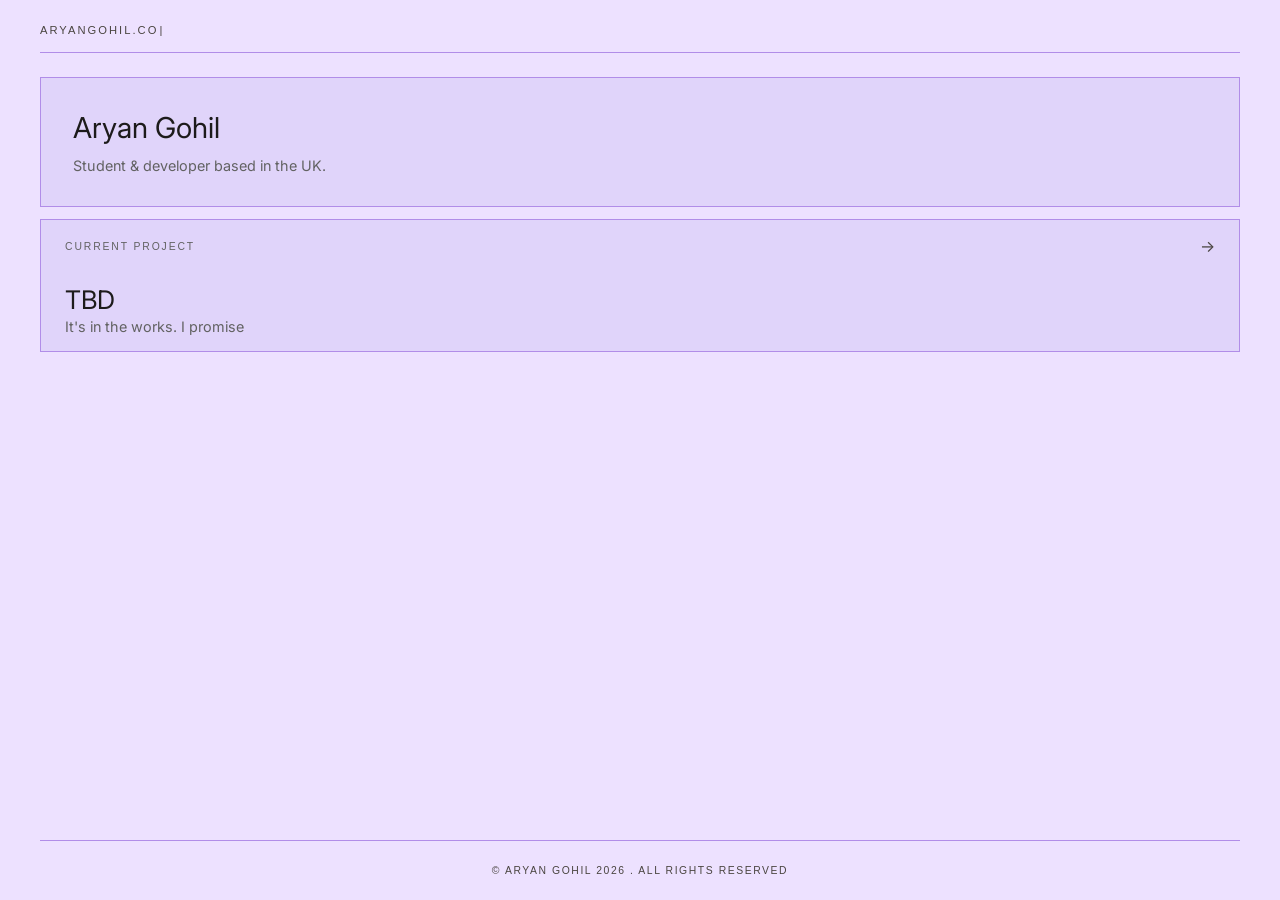
==== index.html @ 5129c235 "Added animation to header using javascript" ====
<!DOCTYPE html>
<html lang="en">
<head>
    <meta charset="UTF-8">
    <meta name="viewport" content="width=device-width, initial-scale=1.0">
    <title>Aryan Gohil</title>
    <link rel="icon" type="image/x-icon" href="/images/favicon.ico">
    <link rel="stylesheet" href="styles.css">
    <script src="typewriter.js" defer></script>
</head>
<body>
    <header>
        <div class="header-main">
            <span class="header-name">aryangohil.com</span>
            <span class="header-location">UK</span>
        </div>
    </header>

    <main>
        <section class="card card-filled">
            <h1 class="about-name">Aryan Gohil</h1>
            <p class="about-desc">Student & developer based in the UK.</p>
        </section>
        
        <a href="#" class="card card-filled card-link card-sm">
            <div class="card-top">
                <span class="card-label">Current Project</span>
                <span class="card-arrow">→</span>
            </div>
            <div class="project-body">
                <!-- If logo put it here below -->
                <img src="" alt="Project logo" class="project-logo">
                <div>
                    <h2 class="project-title">TBD</h2>
                    <p class="project-desc">It's in the works. I promise</p>
                </div>
            </div>
        </a>
    </main>

<footer>
    &copy; Aryan Gohil
    <span id="year"></span>
    <script>
        document.getElementById("year").textContent = new Date().getFullYear();
    </script>. All rights reserved
</footer>


</body>
</html>
---- styles.css ----
@import url('https://fonts.googleapis.com/css2?family=Inter:wght@400;700&display=swap');

:root {
    --bg-colour: #EDE1FF;
    --primary-text-colour: #4a4540;
    --border-colour: #b18de8;
    --card-fill-colour: #E0D4FA;
    --title-colour: rgb(29, 27, 27);
    --handle-colour: #626262;
}

*, *::before, *::after {
   box-sizing: border-box;
   margin: 0;
   padding: 0;
}


body {
   background-color: var(--bg-colour);
   color: var(--primary-text-colour);
   font-family: 'Inter', sans-serif;
   min-height: 100vh;
   display: flex;
   flex-direction: column;
}

/* Typewriter cursor */
@keyframes blink {
   50% { opacity: 0; }
}

.typing::after {
   content: '|';
   margin-left: 1px;
   animation: blink 0.6s step-end infinite;
}

/* Header CSS code */

header {
   padding: 1.5rem 2.5rem;
}


.header-main {
   display: flex;
   justify-content: space-between;
   align-items: baseline;
   padding-bottom: 1rem;
   border-bottom: 1px solid var(--border-colour);
}


.header-name,
.header-location {
   font-size: 0.7rem;
   letter-spacing: 0.18em;
   text-transform: uppercase;
   font-family: 'Helvetica Neue', Arial, sans-serif;
   color: var(--primary-text-colour);
}

/* Main content */
main {
   padding: 0rem 2.5rem 1.5rem;
   display: flex;
   flex-direction: column;
   gap: 0.75rem;
}

.card {
   border: 1px solid var(--border-colour);
   padding: 2rem;
   display: flex;
   flex-direction: column;
   gap: 0.75rem;
}

.card-filled {
   background-color: var(--card-fill-colour);
}

.about-name {
   font-size: 1.8rem;
   font-weight: normal;
   font-family: 'Inter', sans-serif;
   color: var(--title-colour);
}

.about-desc {
   font-size: 0.9rem;
   font-family: 'Inter', sans-serif;
   color: var(--handle-colour);
}

/* Card link */
.card-link {
   text-decoration: none;
   color: inherit;
   transition: transform 0.15s, border-color 0.15s;
}

.card-link:hover {
   border-color: #1a1a1a;
   transform: translateY(-3px);
}

.card-link .card-arrow {
   display: inline-block;
   transition: transform 0.15s;
}

.card-link:hover .card-arrow {
   transform: translateX(4px) scale(1.2);
}

.card-top {
   display: flex;
   justify-content: space-between;
   align-items: center;
   padding-bottom: 1rem;
}

.card-label {
   font-size: 0.65rem;
   letter-spacing: 0.18em;
   text-transform: uppercase;
   font-family: 'Helvetica Neue', Arial, sans-serif;
   color: var(--handle-colour);
}

.card-arrow {
   font-size: 1rem;
   color: var(--primary-text-colour);
}

/* Project card */
.project-body {
   display: flex;
   align-items: center;
}

.project-logo {
   width: 3rem;
   height: 3rem;
   object-fit: contain;
   border-radius: 0.25rem;
   flex-shrink: 0;
}

.project-logo[src=""] {
   display: none;
}

.project-title {
   font-size: 1.6rem;
   font-weight: normal;
   font-family: 'Inter', sans-serif;
   color: var(--title-colour);
}

.project-desc {
   font-size: 0.9rem;
   font-family: 'Inter', sans-serif;
   color: var(--handle-colour);
   margin-top: 0.2rem;
}

/* Card size modifiers */
.card-sm { padding: 1rem 1.5rem; }
.card-md { padding: 1.5rem 2rem; }
.card-lg { padding: 2rem 2rem; }

/* Card row layout */
.card-row {
   display: flex;
   gap: 0.75rem;
}

.card-1 { flex: 1; }
.card-2 { flex: 2; }
.card-3 { flex: 3; }

/* Reading list code */

/* Footer code */
footer {
   margin-top: auto;
   padding: 0 2.5rem 1.5rem;
   font-size: 0.65rem;
   letter-spacing: 0.15em;
   text-transform: uppercase;
   font-family: 'Helvetica Neue', Arial, sans-serif;
   color: var(--primary-text-colour);
   text-align: center;
}

footer::before {
   content: '';
   display: block;
   border-top: 1px solid var(--border-colour);
   margin-bottom: 1.5rem;
}
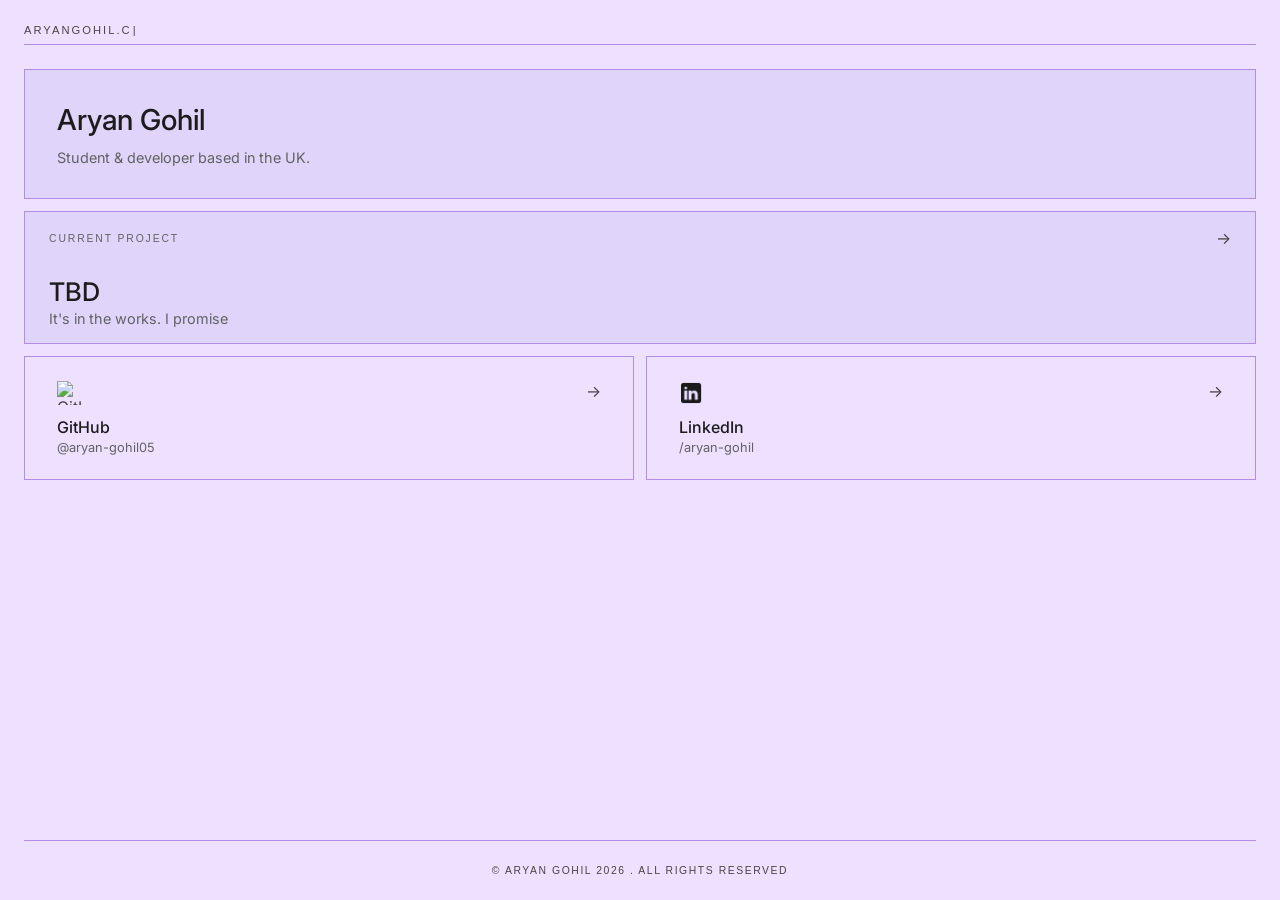
==== commit bab99b44: "Added linkedin social card. and make website slightly wider to fit screen" ====
--- a/index.html
+++ b/index.html
@@ -7,6 +7,10 @@
     <link rel="icon" type="image/x-icon" href="/images/favicon.ico">
     <link rel="stylesheet" href="styles.css">
     <script src="typewriter.js" defer></script>
+
+    <!--Cloudflare Analytics-->
+    <script defer src='https://static.cloudflareinsights.com/beacon.min.js' data-cf-beacon='{"token": "febf392956454689b9e67f3caac8111e"}'></script>
+    <!-- End Cloudflare Web Analytics -->
 </head>
 <body>
     <header>
@@ -22,7 +26,7 @@
             <p class="about-desc">Student & developer based in the UK.</p>
         </section>
         
-        <a href="#" class="card card-filled card-link card-sm">
+        <a href="#" target="_blank" class="card card-filled card-link card-sm">
             <div class="card-top">
                 <span class="card-label">Current Project</span>
                 <span class="card-arrow">→</span>
@@ -36,6 +40,29 @@
                 </div>
             </div>
         </a>
+
+        <div class="socials-row">
+            <a href="https://github.com/aryan-gohil05" target="_blank" class="card card-link card-md">
+                <div class="social-top">
+                    <img src="images/github_logo.png" alt="GitHub" class="social-icon">
+                    <span class="card-arrow">→</span>
+                </div>
+                <div>
+                    <p class="social-name">GitHub</p>
+                    <p class="social-handle">@aryan-gohil05</p>
+                </div>
+            </a>
+            <a href="https://www.linkedin.com/in/aryan-gohil" target="_blank" class="card card-link card-md">
+                <div class="social-top">                                                          
+                    <img src="images/linkedin_logo.png" alt="LinkedIn" class="social-icon">
+                    <span class="card-arrow">→</span>                                             
+                </div>                                                
+                <div>                                                                             
+                    <p class="social-name">LinkedIn</p>               
+                    <p class="social-handle">/aryan-gohil</p>
+                </div>                                                                            
+            </a>
+        </div>
     </main>
 
 <footer>
--- a/styles.css
+++ b/styles.css
@@ -1,4 +1,4 @@
-@import url('https://fonts.googleapis.com/css2?family=Inter:wght@400;700&display=swap');
+@import url('https://fonts.googleapis.com/css2?family=Inter:wght@400;500;700&display=swap');
 
 :root {
     --bg-colour: #EDE1FF;
@@ -39,7 +39,7 @@
 /* Header CSS code */
 
 header {
-   padding: 1.5rem 2.5rem;
+   padding: 1.5rem 1.5rem;
 }
 
 
@@ -47,7 +47,7 @@
    display: flex;
    justify-content: space-between;
    align-items: baseline;
-   padding-bottom: 1rem;
+   padding-bottom: 0.5rem;
    border-bottom: 1px solid var(--border-colour);
 }
 
@@ -63,7 +63,7 @@
 
 /* Main content */
 main {
-   padding: 0rem 2.5rem 1.5rem;
+   padding: 0rem 1.5rem 1.5rem;
    display: flex;
    flex-direction: column;
    gap: 0.75rem;
@@ -83,7 +83,7 @@
 
 .about-name {
    font-size: 1.8rem;
-   font-weight: normal;
+   font-weight: 500;
    font-family: 'Inter', sans-serif;
    color: var(--title-colour);
 }
@@ -155,13 +155,56 @@
 
 .project-title {
    font-size: 1.6rem;
-   font-weight: normal;
+   font-weight: 500;
    font-family: 'Inter', sans-serif;
    color: var(--title-colour);
 }
 
 .project-desc {
    font-size: 0.9rem;
+   font-family: 'Inter', sans-serif;
+   color: var(--handle-colour);
+   margin-top: 0.2rem;
+}
+
+/* Socials cards */
+.socials-row {
+   display: flex;
+   gap: 0.75rem;
+}
+
+.socials-row .card {
+   flex: 1;
+}
+
+.social-logo {
+   width: 1.5rem;
+   height: 1.5rem;
+   object-fit: contain;
+   flex-shrink: 0;
+}
+
+.social-top {
+   display: flex;
+   justify-content: space-between;
+   align-items: flex-start;
+}
+
+.social-icon {
+   width: 1.5rem;
+   height: 1.5rem;
+   object-fit: contain;
+}
+
+.social-name {
+   font-size: 1rem;
+   font-weight: 500;
+   font-family: 'Inter', sans-serif;
+   color: var(--title-colour);
+}
+
+.social-handle {
+   font-size: 0.8rem;
    font-family: 'Inter', sans-serif;
    color: var(--handle-colour);
    margin-top: 0.2rem;
@@ -172,22 +215,12 @@
 .card-md { padding: 1.5rem 2rem; }
 .card-lg { padding: 2rem 2rem; }
 
-/* Card row layout */
-.card-row {
-   display: flex;
-   gap: 0.75rem;
-}
-
-.card-1 { flex: 1; }
-.card-2 { flex: 2; }
-.card-3 { flex: 3; }
-
 /* Reading list code */
 
 /* Footer code */
 footer {
    margin-top: auto;
-   padding: 0 2.5rem 1.5rem;
+   padding: 0 1.5rem 1.5rem;
    font-size: 0.65rem;
    letter-spacing: 0.15em;
    text-transform: uppercase;
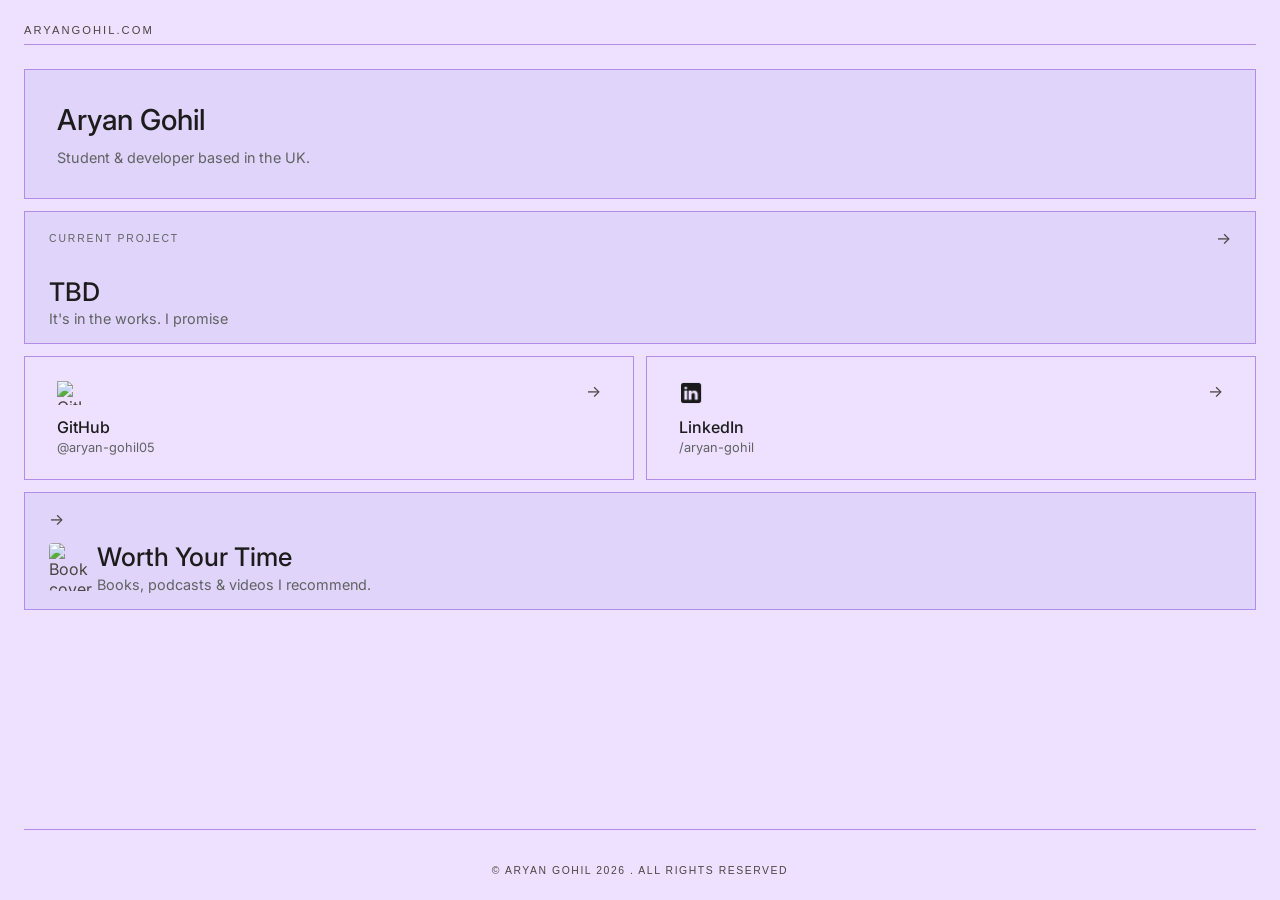
==== commit 77fa0b88: "Attempting favicons again. Wish me luck" ====
--- a/index.html
+++ b/index.html
@@ -4,13 +4,18 @@
     <meta charset="UTF-8">
     <meta name="viewport" content="width=device-width, initial-scale=1.0">
     <title>Aryan Gohil</title>
-    <link rel="icon" type="image/x-icon" href="/images/favicon.ico">
     <link rel="stylesheet" href="styles.css">
     <script src="typewriter.js" defer></script>
 
+    <!-- Favicon -->
+    <link rel="apple-touch-icon" sizes="180x180" href="/favicon/apple-touch-icon.png">
+    <link rel="icon" type="image/png" sizes="32x32" href="/favicon/favicon-32x32.png">
+    <link rel="icon" type="image/png" sizes="16x16" href="/favicon/favicon-16x16.png">
+    <link rel="manifest" href="/favicon/site.webmanifest">
+
     <!--Cloudflare Analytics-->
     <script defer src='https://static.cloudflareinsights.com/beacon.min.js' data-cf-beacon='{"token": "febf392956454689b9e67f3caac8111e"}'></script>
-    <!-- End Cloudflare Web Analytics -->
+
 </head>
 <body>
     <header>
@@ -63,9 +68,22 @@
                 </div>                                                                            
             </a>
         </div>
+
+        <a href="worth-your-time.html" class="card card-filled card-link card-sm" style="justify-content: center;">
+            <span class="card-arrow arrow-right">→</span>
+            <div class="project-body">
+                <!-- Replace src with your top book cover -->
+                <img src="/images/fastlane_cover.jpg" alt="Book cover" class="project-logo">
+                <div>
+                    <h2 class="project-title">Worth Your Time</h2>
+                    <p class="project-desc">Books, podcasts & videos I recommend.</p>
+                </div>
+            </div>
+        </a>
     </main>
 
 <footer>
+    <span id="footer-tagline"></span><br>
     &copy; Aryan Gohil
     <span id="year"></span>
     <script>
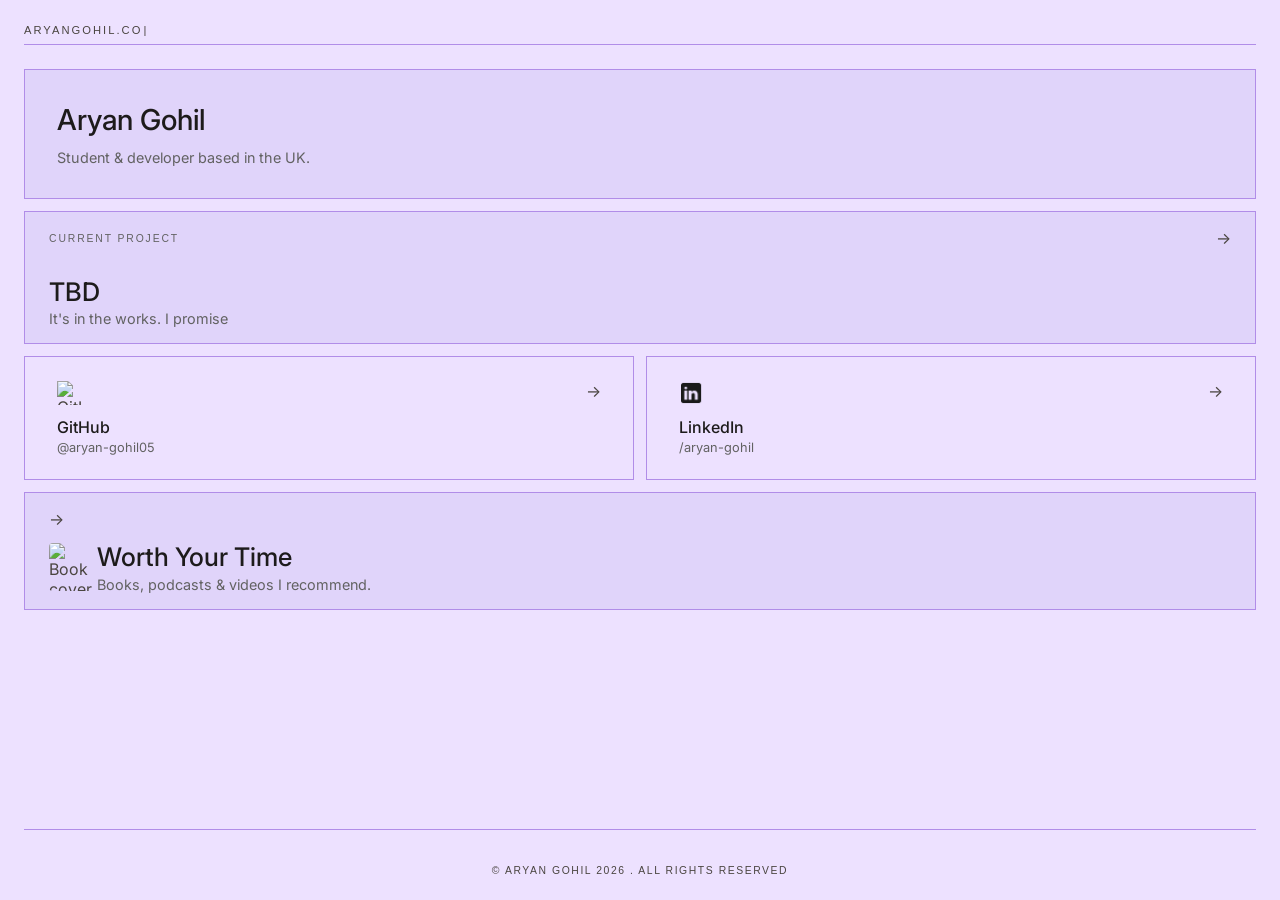
==== commit c5eaa226: "Got perfect score on favicon checker" ====
--- a/index.html
+++ b/index.html
@@ -8,7 +8,9 @@
     <script src="typewriter.js" defer></script>
 
     <!-- Favicon -->
+    <link rel="shortcut icon" href="/favicon/favicon.ico">
     <link rel="apple-touch-icon" sizes="180x180" href="/favicon/apple-touch-icon.png">
+    <meta name="apple-mobile-web-app-title" content="Aryan Gohil">
     <link rel="icon" type="image/png" sizes="32x32" href="/favicon/favicon-32x32.png">
     <link rel="icon" type="image/png" sizes="16x16" href="/favicon/favicon-16x16.png">
     <link rel="manifest" href="/favicon/site.webmanifest">
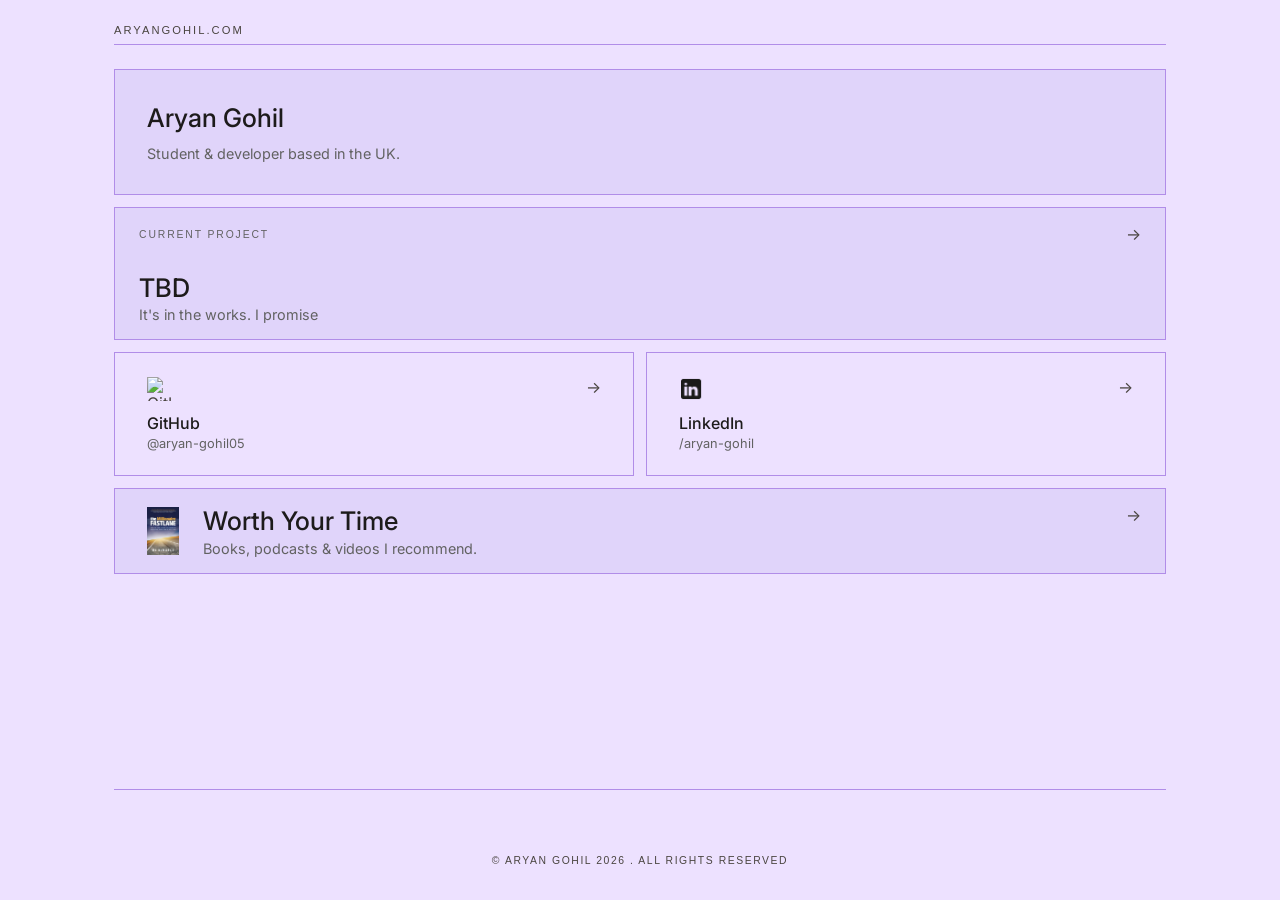
==== commit 743e7c95: "Used JS to add books easier Saves time instead of updating 3 areas of HTML. Also made a subfolder fo" ====
--- a/index.html
+++ b/index.html
@@ -33,7 +33,7 @@
             <p class="about-desc">Student & developer based in the UK.</p>
         </section>
         
-        <a href="#" target="_blank" class="card card-filled card-link card-sm">
+        <a href="#" class="card card-filled card-link card-sm">
             <div class="card-top">
                 <span class="card-label">Current Project</span>
                 <span class="card-arrow">→</span>
@@ -75,7 +75,7 @@
             <span class="card-arrow arrow-right">→</span>
             <div class="project-body">
                 <!-- Replace src with your top book cover -->
-                <img src="/images/fastlane_cover.jpg" alt="Book cover" class="project-logo">
+                <img src="/images/books/fastlane_cover.jpg" alt="Book cover" class="project-logo">
                 <div>
                     <h2 class="project-title">Worth Your Time</h2>
                     <p class="project-desc">Books, podcasts & videos I recommend.</p>
--- a/styles.css
+++ b/styles.css
@@ -7,6 +7,11 @@
     --card-fill-colour: #E0D4FA;
     --title-colour: rgb(29, 27, 27);
     --handle-colour: #626262;
+    --max-width: 1100px;
+    --accent-colour: #4a1fa8;
+    --accent-colour-dark: #3b1790;
+    --accent-border-colour: #7c3aed;
+    --accent-gradient: linear-gradient(160deg, #5b21b6, #a855f7);
 }
 
 *, *::before, *::after {
@@ -40,6 +45,10 @@
 
 header {
    padding: 1.5rem 1.5rem;
+   max-width: var(--max-width);
+   margin-left: auto;
+   margin-right: auto;
+   width: 100%;
 }
 
 
@@ -67,6 +76,10 @@
    display: flex;
    flex-direction: column;
    gap: 0.75rem;
+   max-width: var(--max-width);
+   margin-left: auto;
+   margin-right: auto;
+   width: 100%;
 }
 
 .card {
@@ -82,7 +95,7 @@
 }
 
 .about-name {
-   font-size: 1.8rem;
+   font-size: 1.6rem;
    font-weight: 500;
    font-family: 'Inter', sans-serif;
    color: var(--title-colour);
@@ -99,6 +112,7 @@
    text-decoration: none;
    color: inherit;
    transition: transform 0.15s, border-color 0.15s;
+   position: relative;
 }
 
 .card-link:hover {
@@ -135,10 +149,17 @@
    color: var(--primary-text-colour);
 }
 
+.arrow-right {
+   position: absolute;
+   top: 1rem;
+   right: 1.5rem;
+}
+
 /* Project card */
 .project-body {
    display: flex;
    align-items: center;
+   gap: 1rem;
 }
 
 .project-logo {
@@ -221,12 +242,17 @@
 footer {
    margin-top: auto;
    padding: 0 1.5rem 1.5rem;
+   max-width: var(--max-width);
+   margin-left: auto;
+   margin-right: auto;
+   width: 100%;
    font-size: 0.65rem;
    letter-spacing: 0.15em;
    text-transform: uppercase;
    font-family: 'Helvetica Neue', Arial, sans-serif;
    color: var(--primary-text-colour);
    text-align: center;
+   line-height: 3;
 }
 
 footer::before {
@@ -235,3 +261,344 @@
    border-top: 1px solid var(--border-colour);
    margin-bottom: 1.5rem;
 }
+
+/* ── Worth Your Time page ── */
+
+.wyt-desktop-header { display: none; }
+
+.wyt-nav {
+    position: fixed;
+    top: 0; left: 0; right: 0;
+    z-index: 50;
+    display: flex;
+    gap: 6px;
+    padding: 10px 12px;
+    background: var(--bg-colour);
+    border-bottom: 1px solid var(--border-colour);
+}
+
+.wyt-nav-btn {
+    display: flex;
+    flex-direction: column;
+    align-items: center;
+    justify-content: center;
+    border: 1px solid var(--border-colour);
+    background: var(--card-fill-colour);
+    color: var(--primary-text-colour);
+    border-radius: 4px;
+    font-size: 0.55rem;
+    letter-spacing: 0.1em;
+    text-transform: uppercase;
+    font-family: 'Helvetica Neue', Arial, sans-serif;
+    padding: 5px 4px;
+    line-height: 1.2;
+    min-height: 40px;
+    flex: 1;
+    text-decoration: none;
+    cursor: pointer;
+}
+
+.wyt-nav-icon { font-size: 0.85rem; margin-bottom: 2px; display: block; }
+
+.wyt-nav-section {
+    flex: 1.5;
+    font-weight: 700;
+    font-size: 0.6rem;
+    background: var(--border-colour);
+    color: var(--title-colour);
+    border: 1px solid var(--accent-border-colour);
+    cursor: default;
+}
+
+#wyt-main { padding-top: 62px; }
+
+.wyt-section { padding: 1rem 1.5rem 1.5rem; }
+
+.wyt-section-label {
+    font-size: 0.65rem;
+    letter-spacing: 0.18em;
+    text-transform: uppercase;
+    font-family: 'Helvetica Neue', Arial, sans-serif;
+    color: var(--handle-colour);
+    margin-bottom: 0.75rem;
+    display: block;
+}
+
+.wyt-cover-grid {
+    display: grid;
+    grid-template-columns: 1fr 1fr;
+    gap: 0.75rem;
+}
+
+.wyt-card-grid { display: none; }
+
+.wyt-cover-item {
+    aspect-ratio: 2 / 3;
+    border: 1px solid var(--border-colour);
+    border-radius: 3px;
+    overflow: hidden;
+    cursor: pointer;
+    position: relative;
+    box-shadow: 2px 3px 8px rgba(0,0,0,0.12);
+    transition: transform 0.15s, box-shadow 0.15s;
+}
+
+.wyt-cover-item:hover { transform: translateY(-3px); box-shadow: 2px 6px 16px rgba(0,0,0,0.2); }
+
+.wyt-cover-img { width: 100%; height: 100%; object-fit: cover; display: block; }
+
+.wyt-cover-fallback {
+    position: absolute;
+    inset: 0;
+    background: var(--accent-gradient);
+    display: none;
+    align-items: center;
+    justify-content: center;
+    padding: 0.5rem;
+    font-size: 0.55rem;
+    font-weight: 700;
+    color: white;
+    text-transform: uppercase;
+    letter-spacing: 0.04em;
+    text-align: center;
+    line-height: 1.3;
+}
+
+.wyt-detail {
+    position: fixed;
+    inset: 0;
+    z-index: 100;
+    background: var(--bg-colour);
+    display: flex;
+    flex-direction: column;
+    transform: translateY(100%);
+    transition: transform 0.25s ease;
+}
+
+.wyt-detail:target { transform: translateY(0); }
+
+.wyt-detail-bar {
+    display: flex;
+    align-items: center;
+    padding: 10px 12px;
+    border-bottom: 1px solid var(--border-colour);
+    flex-shrink: 0;
+}
+
+.wyt-detail-close {
+    width: 36px; height: 36px;
+    border: 1px solid var(--border-colour);
+    background: var(--card-fill-colour);
+    border-radius: 4px;
+    font-size: 1rem;
+    color: var(--primary-text-colour);
+    cursor: pointer;
+    display: flex;
+    align-items: center;
+    justify-content: center;
+    flex-shrink: 0;
+}
+
+.wyt-detail-label {
+    flex: 1;
+    text-align: center;
+    font-size: 0.6rem;
+    letter-spacing: 0.18em;
+    text-transform: uppercase;
+    font-family: 'Helvetica Neue', Arial, sans-serif;
+    color: var(--handle-colour);
+    padding-right: 36px;
+}
+
+.wyt-detail-body {
+    flex: 1;
+    overflow-y: auto;
+    padding: 1.5rem 1.25rem;
+    display: flex;
+    flex-direction: column;
+    gap: 0.85rem;
+}
+
+.wyt-detail-cover {
+    width: 110px;
+    height: 163px;
+    object-fit: cover;
+    border-radius: 4px;
+    box-shadow: 3px 4px 14px rgba(0,0,0,0.2);
+    align-self: center;
+    flex-shrink: 0;
+}
+
+.wyt-detail-title {
+    font-size: 1.2rem;
+    font-weight: 600;
+    color: var(--title-colour);
+    text-align: center;
+    line-height: 1.25;
+}
+
+.wyt-detail-author {
+    font-size: 0.65rem;
+    text-transform: uppercase;
+    letter-spacing: 0.12em;
+    color: var(--handle-colour);
+    font-family: 'Helvetica Neue', Arial, sans-serif;
+    text-align: center;
+    margin-top: -0.4rem;
+}
+
+.wyt-detail-divider { border: none; border-top: 1px solid var(--border-colour); }
+
+.wyt-detail-review-label {
+    font-size: 0.55rem;
+    text-transform: uppercase;
+    letter-spacing: 0.14em;
+    color: var(--handle-colour);
+    font-family: 'Helvetica Neue', Arial, sans-serif;
+}
+
+.wyt-detail-review {
+    font-size: 0.88rem;
+    color: var(--primary-text-colour);
+    line-height: 1.65;
+    margin: 0;
+}
+.wyt-detail-review + .wyt-detail-review {
+    margin-top: 0.75rem;
+}
+
+.wyt-detail-buy {
+    display: flex;
+    align-items: center;
+    justify-content: space-between;
+    background: var(--accent-colour);
+    color: white;
+    padding: 0.85rem 1rem;
+    text-decoration: none;
+    font-size: 0.65rem;
+    letter-spacing: 0.12em;
+    text-transform: uppercase;
+    font-family: 'Helvetica Neue', Arial, sans-serif;
+    margin-top: auto;
+    transition: background 0.12s;
+}
+
+.wyt-detail-buy:hover { background: var(--accent-colour-dark); }
+
+@media (min-width: 768px) {
+    .wyt-nav { display: none; }
+    .wyt-desktop-header { display: block; }
+    .wyt-cover-grid { display: none; }
+    .wyt-detail { display: none; }
+    #wyt-main { padding-top: 0; }
+
+    .wyt-card-grid {
+        display: grid;
+        grid-template-columns: 1fr 1fr;
+        gap: 0.75rem;
+    }
+
+    .wyt-card {
+        border: 1px solid var(--border-colour);
+        background: var(--card-fill-colour);
+        padding: 1.25rem;
+        display: flex;
+        flex-direction: column;
+        gap: 0.6rem;
+        position: relative;
+        overflow: hidden;
+        text-decoration: none;
+        color: inherit;
+        transition: transform 0.15s, border-color 0.15s;
+    }
+
+    .wyt-card:hover { transform: translateY(-3px); border-color: #1a1a1a; }
+    .wyt-card:hover .wyt-card-overlay { opacity: 1; }
+
+    .wyt-card-cover {
+        width: 52px; height: 76px;
+        object-fit: cover;
+        border-radius: 2px;
+        box-shadow: 1px 2px 6px rgba(0,0,0,0.15);
+        flex-shrink: 0;
+    }
+
+    .wyt-card-cover-fallback {
+        width: 52px; height: 76px;
+        border-radius: 2px;
+        background: var(--accent-gradient);
+        display: flex;
+        align-items: center;
+        justify-content: center;
+        font-size: 0.5rem;
+        font-weight: 700;
+        color: white;
+        text-transform: uppercase;
+        text-align: center;
+        padding: 4px;
+        line-height: 1.3;
+        flex-shrink: 0;
+    }
+
+    .wyt-card-title {
+        font-size: 0.85rem;
+        font-weight: 600;
+        color: var(--title-colour);
+        line-height: 1.25;
+    }
+
+    .wyt-card-author {
+        font-size: 0.65rem;
+        text-transform: uppercase;
+        letter-spacing: 0.08em;
+        color: var(--handle-colour);
+        font-family: 'Helvetica Neue', Arial, sans-serif;
+    }
+
+    .wyt-card-review {
+        font-size: 0.78rem;
+        color: var(--handle-colour);
+        line-height: 1.5;
+        margin: 0.35rem 0 0;
+    }
+    .wyt-card-review + .wyt-card-review {
+        margin-top: 0.5rem;
+    }
+
+    .wyt-card-overlay {
+        position: absolute;
+        inset: 0;
+        background: var(--accent-colour);
+        opacity: 0;
+        transition: opacity 0.2s;
+        display: flex;
+        flex-direction: column;
+        justify-content: center;
+        align-items: center;
+        text-align: center;
+        padding: 1.25rem;
+        gap: 0.75rem;
+    }
+
+    .wyt-card-overlay-title {
+        font-size: 1rem;
+        font-weight: 700;
+        color: white;
+        line-height: 1.25;
+    }
+
+    .wyt-card-buy-btn {
+        border: 1px solid white;
+        background: transparent;
+        color: white;
+        font-size: 0.6rem;
+        letter-spacing: 0.12em;
+        text-transform: uppercase;
+        font-family: 'Helvetica Neue', Arial, sans-serif;
+        padding: 0.4rem 0.75rem;
+        display: inline-block;
+        transition: background 0.12s, color 0.12s;
+    }
+
+    .wyt-card-buy-btn:hover { background: white; color: var(--accent-colour); }
+}
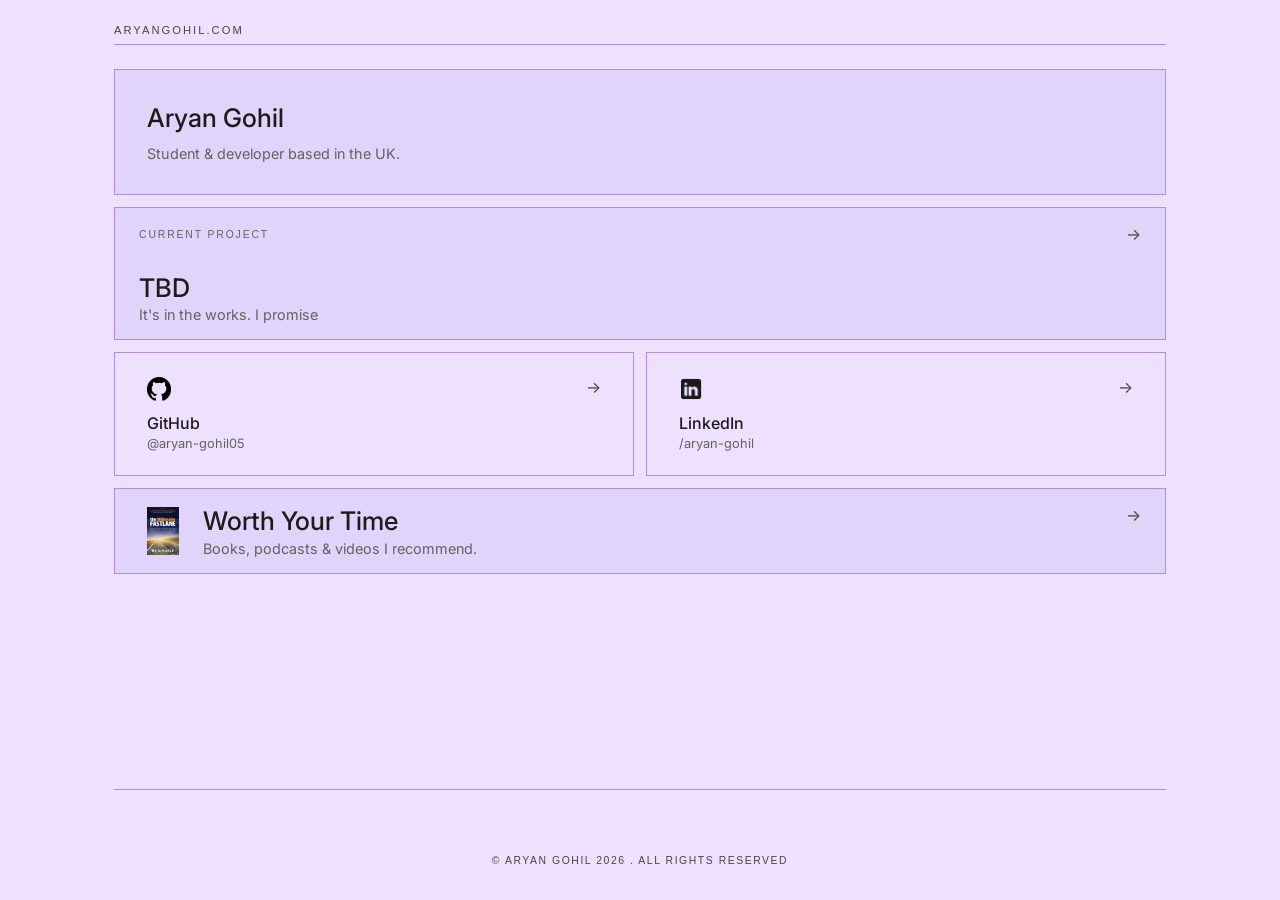
==== commit eda73e6d: "Removed unnecessary code Added higher quality book cover & made a folder for socials logos" ====
--- a/index.html
+++ b/index.html
@@ -51,7 +51,7 @@
         <div class="socials-row">
             <a href="https://github.com/aryan-gohil05" target="_blank" class="card card-link card-md">
                 <div class="social-top">
-                    <img src="images/github_logo.png" alt="GitHub" class="social-icon">
+                    <img src="images/socials_logo/github.png" alt="GitHub" class="social-icon">
                     <span class="card-arrow">→</span>
                 </div>
                 <div>
@@ -61,7 +61,7 @@
             </a>
             <a href="https://www.linkedin.com/in/aryan-gohil" target="_blank" class="card card-link card-md">
                 <div class="social-top">                                                          
-                    <img src="images/linkedin_logo.png" alt="LinkedIn" class="social-icon">
+                    <img src="images/socials_logo/linkedin.png" alt="LinkedIn" class="social-icon">
                     <span class="card-arrow">→</span>                                             
                 </div>                                                
                 <div>                                                                             
--- a/styles.css
+++ b/styles.css
@@ -235,8 +235,6 @@
 .card-sm { padding: 1rem 1.5rem; }
 .card-md { padding: 1.5rem 2rem; }
 .card-lg { padding: 2rem 2rem; }
-
-/* Reading list code */
 
 /* Footer code */
 footer {
@@ -264,8 +262,6 @@
 
 /* ── Worth Your Time page ── */
 
-.wyt-desktop-header { display: none; }
-
 .wyt-nav {
     position: fixed;
     top: 0; left: 0; right: 0;
@@ -330,7 +326,6 @@
     gap: 0.75rem;
 }
 
-.wyt-card-grid { display: none; }
 
 .wyt-cover-item {
     aspect-ratio: 2 / 3;
@@ -486,119 +481,14 @@
 .wyt-detail-buy:hover { background: var(--accent-colour-dark); }
 
 @media (min-width: 768px) {
-    .wyt-nav { display: none; }
-    .wyt-desktop-header { display: block; }
-    .wyt-cover-grid { display: none; }
-    .wyt-detail { display: none; }
-    #wyt-main { padding-top: 0; }
-
-    .wyt-card-grid {
-        display: grid;
-        grid-template-columns: 1fr 1fr;
-        gap: 0.75rem;
+    .wyt-cover-grid {
+        grid-template-columns: repeat(auto-fill, minmax(200px, 1fr));
     }
 
-    .wyt-card {
-        border: 1px solid var(--border-colour);
-        background: var(--card-fill-colour);
-        padding: 1.25rem;
-        display: flex;
-        flex-direction: column;
-        gap: 0.6rem;
-        position: relative;
-        overflow: hidden;
-        text-decoration: none;
-        color: inherit;
-        transition: transform 0.15s, border-color 0.15s;
+    .wyt-detail-body {
+        max-width: 520px;
+        margin-left: auto;
+        margin-right: auto;
+        width: 100%;
     }
-
-    .wyt-card:hover { transform: translateY(-3px); border-color: #1a1a1a; }
-    .wyt-card:hover .wyt-card-overlay { opacity: 1; }
-
-    .wyt-card-cover {
-        width: 52px; height: 76px;
-        object-fit: cover;
-        border-radius: 2px;
-        box-shadow: 1px 2px 6px rgba(0,0,0,0.15);
-        flex-shrink: 0;
-    }
-
-    .wyt-card-cover-fallback {
-        width: 52px; height: 76px;
-        border-radius: 2px;
-        background: var(--accent-gradient);
-        display: flex;
-        align-items: center;
-        justify-content: center;
-        font-size: 0.5rem;
-        font-weight: 700;
-        color: white;
-        text-transform: uppercase;
-        text-align: center;
-        padding: 4px;
-        line-height: 1.3;
-        flex-shrink: 0;
-    }
-
-    .wyt-card-title {
-        font-size: 0.85rem;
-        font-weight: 600;
-        color: var(--title-colour);
-        line-height: 1.25;
-    }
-
-    .wyt-card-author {
-        font-size: 0.65rem;
-        text-transform: uppercase;
-        letter-spacing: 0.08em;
-        color: var(--handle-colour);
-        font-family: 'Helvetica Neue', Arial, sans-serif;
-    }
-
-    .wyt-card-review {
-        font-size: 0.78rem;
-        color: var(--handle-colour);
-        line-height: 1.5;
-        margin: 0.35rem 0 0;
-    }
-    .wyt-card-review + .wyt-card-review {
-        margin-top: 0.5rem;
-    }
-
-    .wyt-card-overlay {
-        position: absolute;
-        inset: 0;
-        background: var(--accent-colour);
-        opacity: 0;
-        transition: opacity 0.2s;
-        display: flex;
-        flex-direction: column;
-        justify-content: center;
-        align-items: center;
-        text-align: center;
-        padding: 1.25rem;
-        gap: 0.75rem;
-    }
-
-    .wyt-card-overlay-title {
-        font-size: 1rem;
-        font-weight: 700;
-        color: white;
-        line-height: 1.25;
-    }
-
-    .wyt-card-buy-btn {
-        border: 1px solid white;
-        background: transparent;
-        color: white;
-        font-size: 0.6rem;
-        letter-spacing: 0.12em;
-        text-transform: uppercase;
-        font-family: 'Helvetica Neue', Arial, sans-serif;
-        padding: 0.4rem 0.75rem;
-        display: inline-block;
-        transition: background 0.12s, color 0.12s;
-    }
-
-    .wyt-card-buy-btn:hover { background: white; color: var(--accent-colour); }
-}
+}
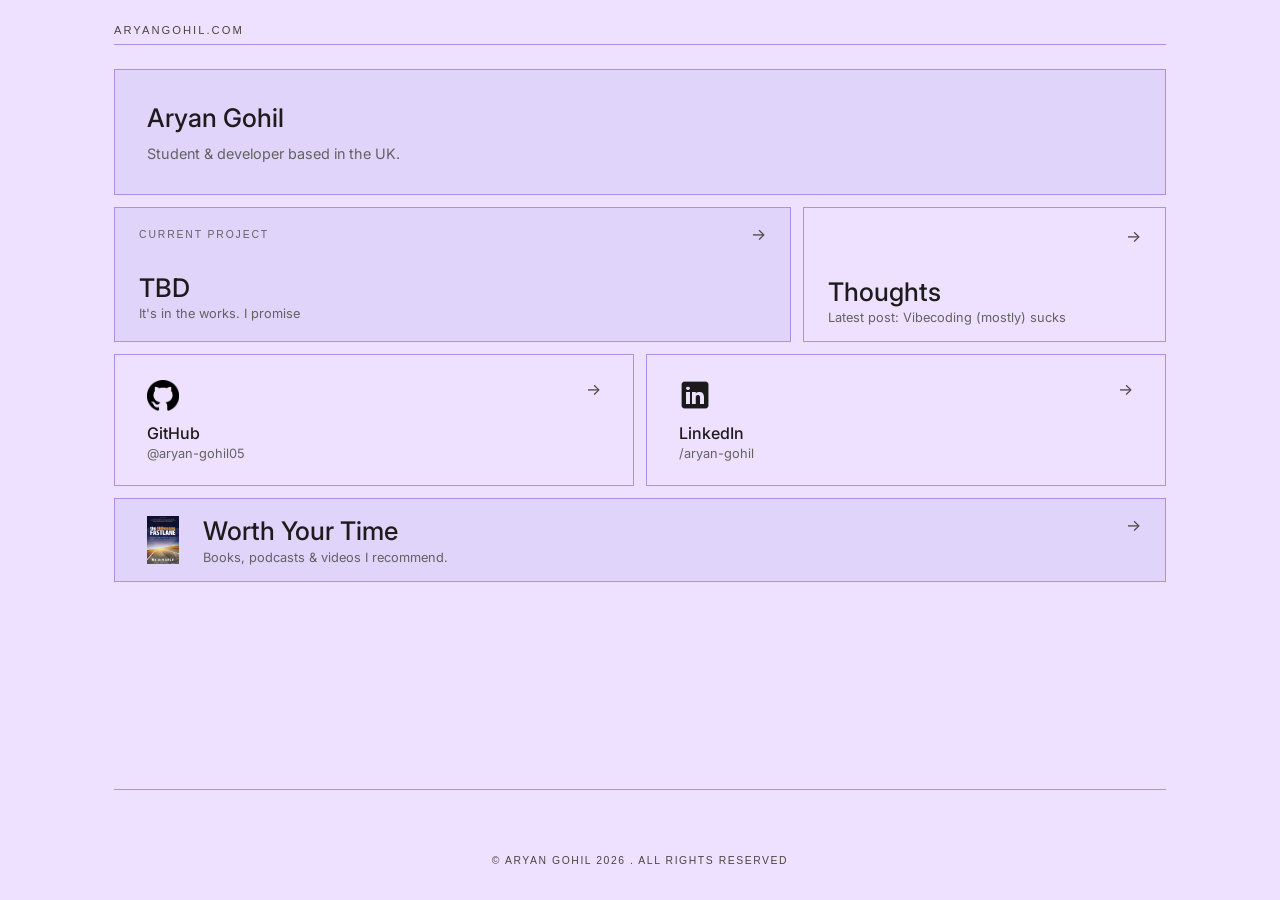
==== commit e7a8583b: "Organised folders and links Also changed the size of icons and image used for thoughts button to a p" ====
--- a/index.html
+++ b/index.html
@@ -14,6 +14,8 @@
     <link rel="icon" type="image/png" sizes="32x32" href="/favicon/favicon-32x32.png">
     <link rel="icon" type="image/png" sizes="16x16" href="/favicon/favicon-16x16.png">
     <link rel="manifest" href="/favicon/site.webmanifest">
+
+    <script src="https://unpkg.com/lucide@latest"></script>
 
     <!--Cloudflare Analytics-->
     <script defer src='https://static.cloudflareinsights.com/beacon.min.js' data-cf-beacon='{"token": "febf392956454689b9e67f3caac8111e"}'></script>
@@ -32,22 +34,40 @@
             <h1 class="about-name">Aryan Gohil</h1>
             <p class="about-desc">Student & developer based in the UK.</p>
         </section>
-        
-        <a href="#" class="card card-filled card-link card-sm">
-            <div class="card-top">
-                <span class="card-label">Current Project</span>
-                <span class="card-arrow">→</span>
-            </div>
-            <div class="project-body">
-                <!-- If logo put it here below -->
-                <img src="" alt="Project logo" class="project-logo">
-                <div>
-                    <h2 class="project-title">TBD</h2>
-                    <p class="project-desc">It's in the works. I promise</p>
+
+        <!--Current project card-->
+        <div class="socials-row">
+            <a href="#" class="card card-filled card-link card-sm card-wide">
+                <div class="card-top">
+                    <span class="card-label">Current Project</span>
+                    <span class="card-arrow">→</span>
                 </div>
-            </div>
-        </a>
+                <div class="project-body">
+                    <!-- If logo put it here below -->
+                    <img src="" alt="Project logo" class="project-logo">
+                    <div>
+                        <h2 class="project-title">TBD</h2>
+                        <p class="project-desc">It's in the works. I promise</p>
+                    </div>
+                </div>
+            </a>
 
+            <!--Blog Card-->
+            <a href="#" class="card card-link card-sm">
+                <div class="card-top">
+                    <i data-lucide="pencil-line" class="thoughts-card-img"></i>
+                    <span class="card-arrow">→</span>
+                </div>
+                <div class="project-body">
+                    <div>
+                        <h2 class="project-title">Thoughts</h2>
+                        <p class="project-desc">Latest post: Vibecoding (mostly) sucks</p>
+                    </div>
+                </div>
+            </a>
+        </div>
+
+        <!--Socials cards-->
         <div class="socials-row">
             <a href="https://github.com/aryan-gohil05" target="_blank" class="card card-link card-md">
                 <div class="social-top">
@@ -71,7 +91,8 @@
             </a>
         </div>
 
-        <a href="worth-your-time.html" class="card card-filled card-link card-sm" style="justify-content: center;">
+        <!--Worth Your Time card-->
+        <a href="/worth-your-time/" class="card card-filled card-link card-sm" style="justify-content: center;">
             <span class="card-arrow arrow-right">→</span>
             <div class="project-body">
                 <!-- Replace src with your top book cover -->
@@ -94,5 +115,6 @@
 </footer>
 
 
+    <script>lucide.createIcons();</script>
 </body>
 </html>
--- a/styles.css
+++ b/styles.css
@@ -12,6 +12,7 @@
     --accent-colour-dark: #3b1790;
     --accent-border-colour: #7c3aed;
     --accent-gradient: linear-gradient(160deg, #5b21b6, #a855f7);
+    --title_font_size: 1.6rem;
 }
 
 *, *::before, *::after {
@@ -95,7 +96,7 @@
 }
 
 .about-name {
-   font-size: 1.6rem;
+   font-size: var(--title_font_size);
    font-weight: 500;
    font-family: 'Inter', sans-serif;
    color: var(--title-colour);
@@ -175,14 +176,14 @@
 }
 
 .project-title {
-   font-size: 1.6rem;
+   font-size: var(--title_font_size);
    font-weight: 500;
    font-family: 'Inter', sans-serif;
    color: var(--title-colour);
 }
 
 .project-desc {
-   font-size: 0.9rem;
+   font-size: 0.8rem;
    font-family: 'Inter', sans-serif;
    color: var(--handle-colour);
    margin-top: 0.2rem;
@@ -198,11 +199,18 @@
    flex: 1;
 }
 
-.social-logo {
+.card-wide { flex: 2 !important; }
+
+.thoughts-card-img {
    width: 1.5rem;
    height: 1.5rem;
-   object-fit: contain;
    flex-shrink: 0;
+   color: var(--title-colour);
+}
+
+.thoughts-card-img svg {
+   width: 100%;
+   height: 100%;
 }
 
 .social-top {
@@ -212,8 +220,8 @@
 }
 
 .social-icon {
-   width: 1.5rem;
-   height: 1.5rem;
+   width: 2rem;
+   height: 2rem;
    object-fit: contain;
 }
 
